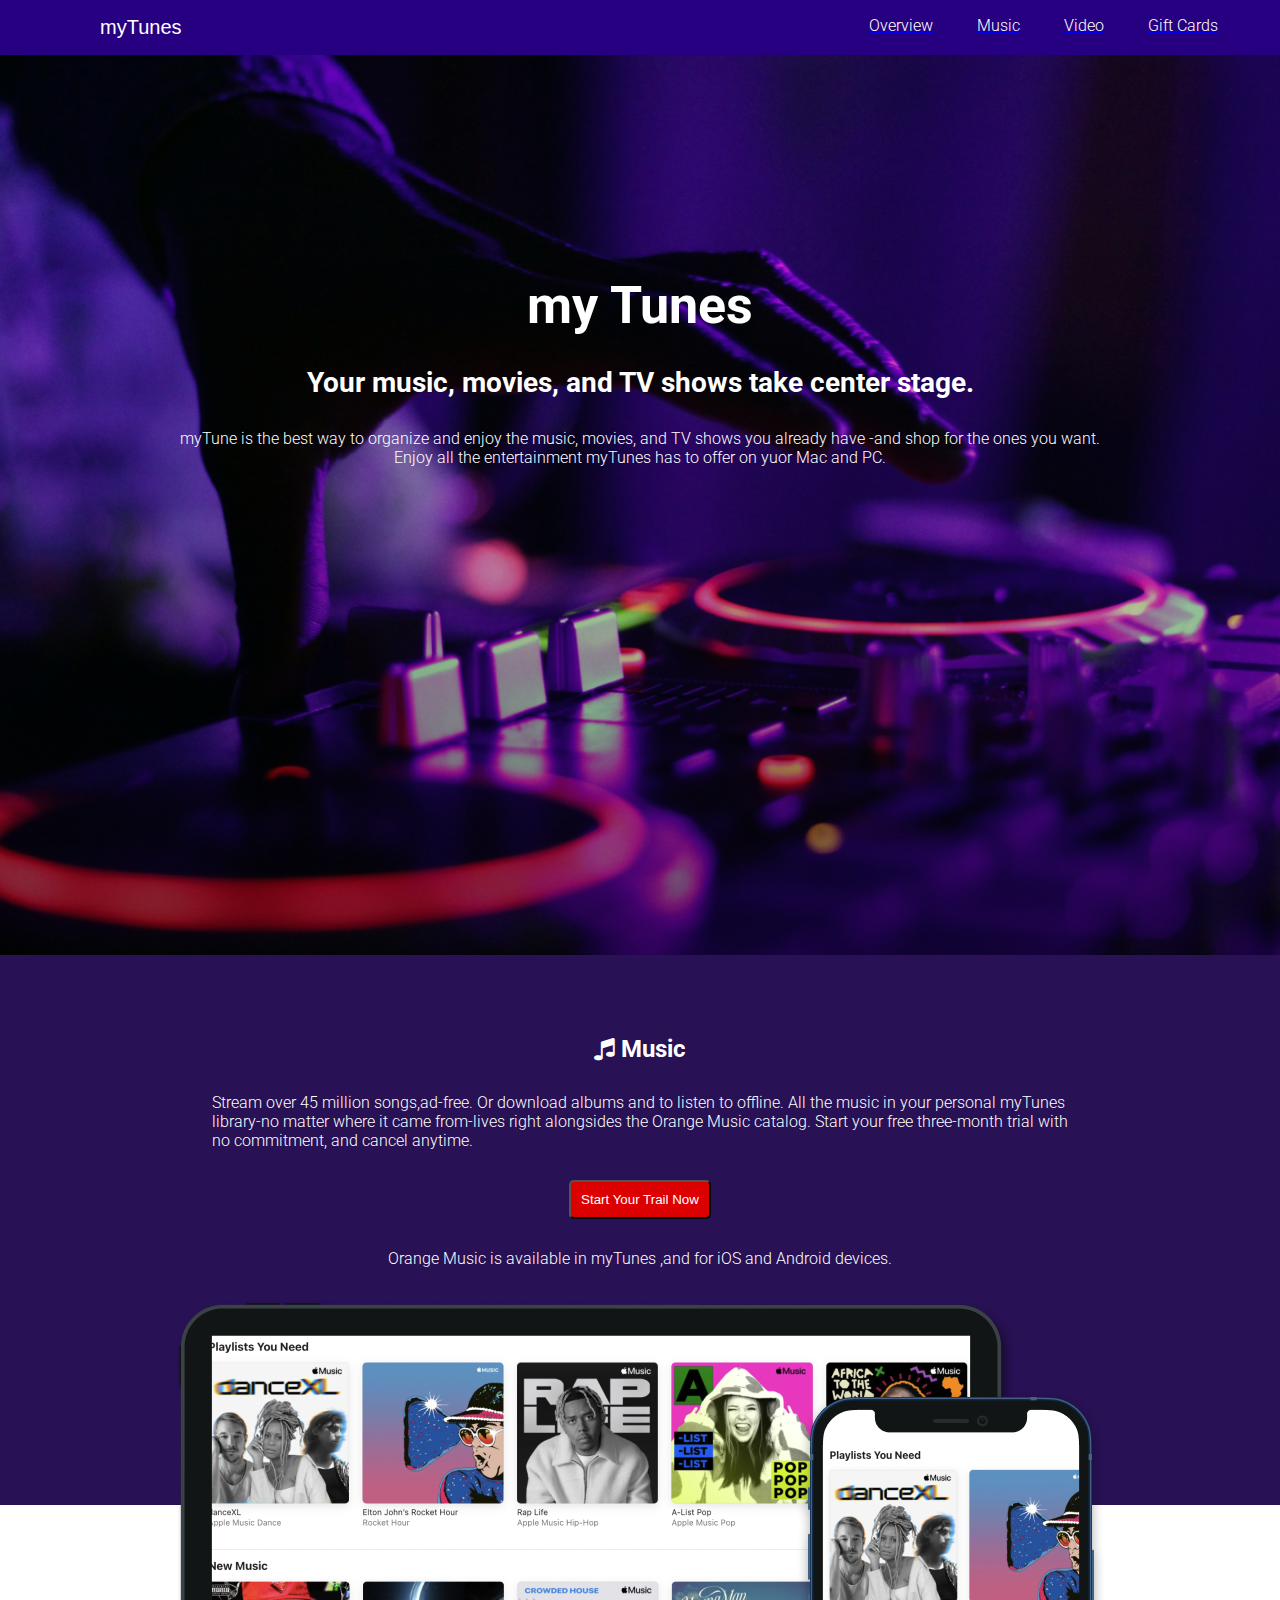
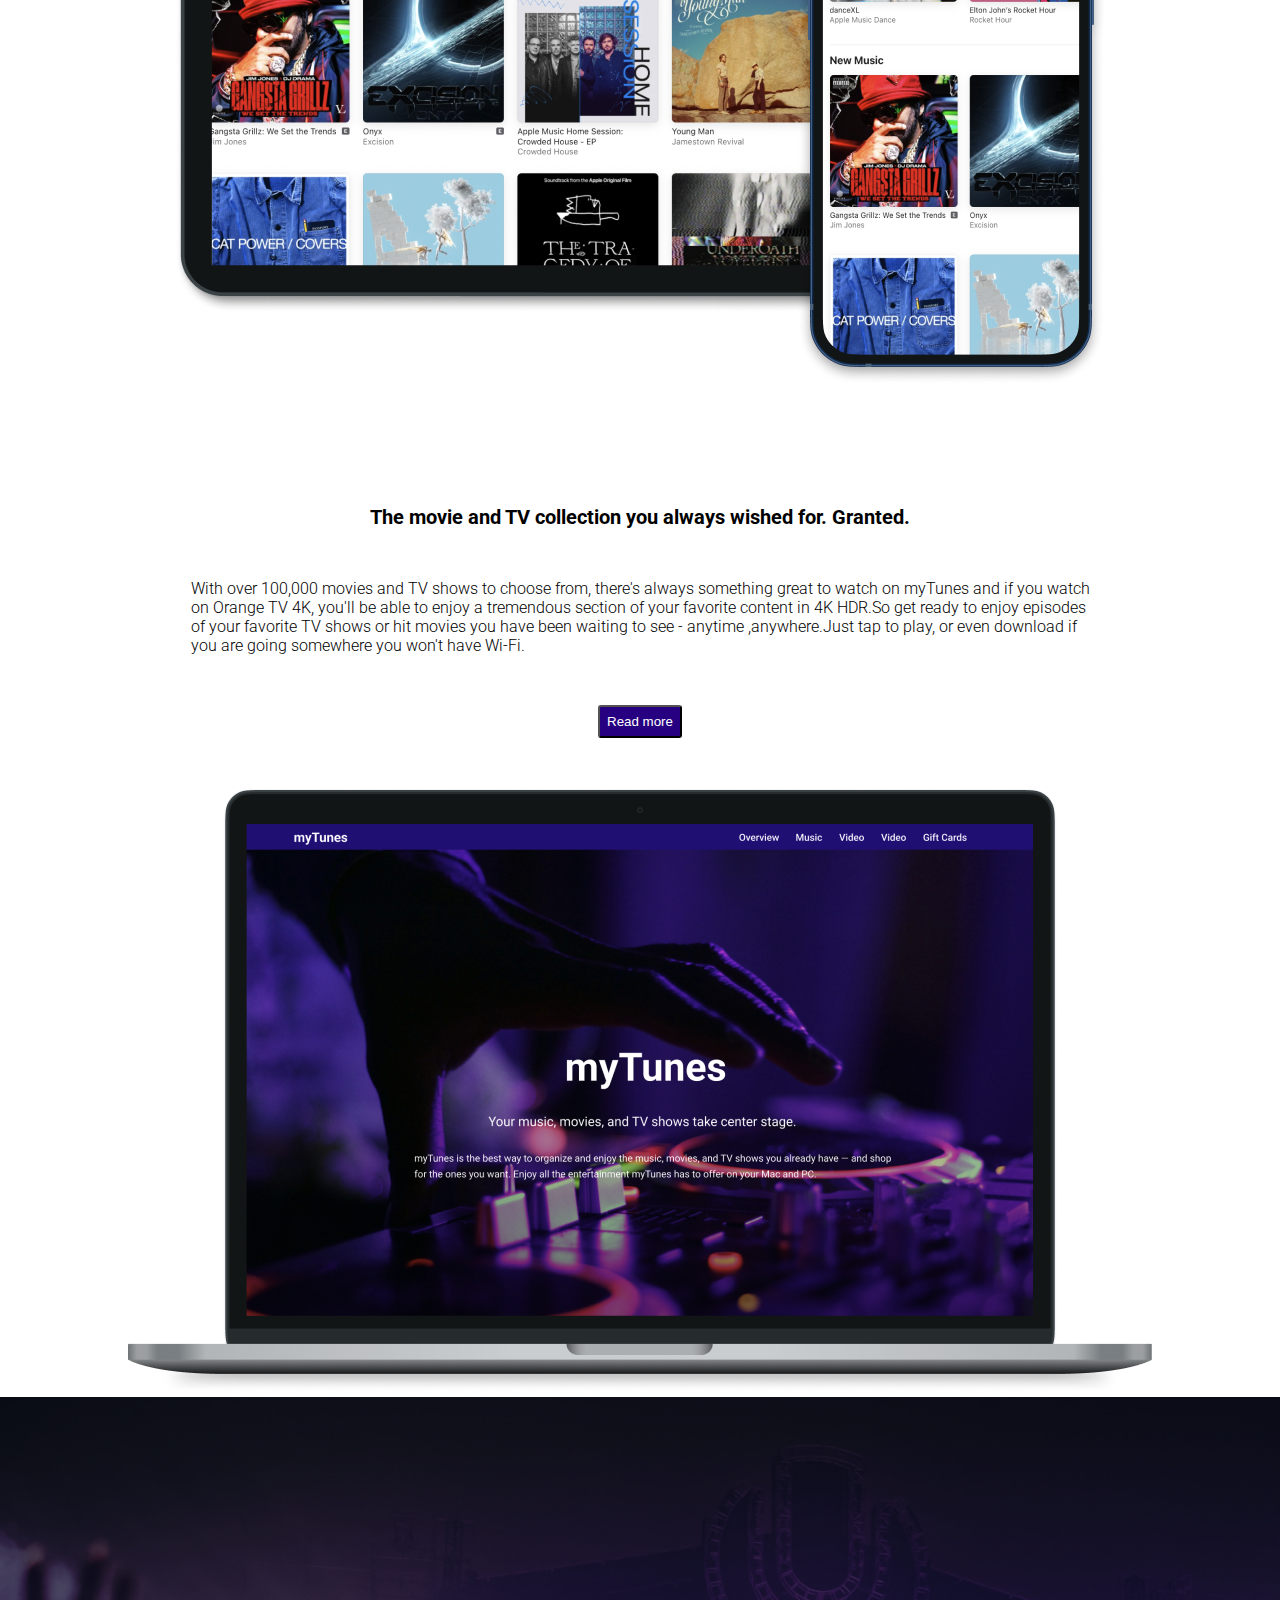
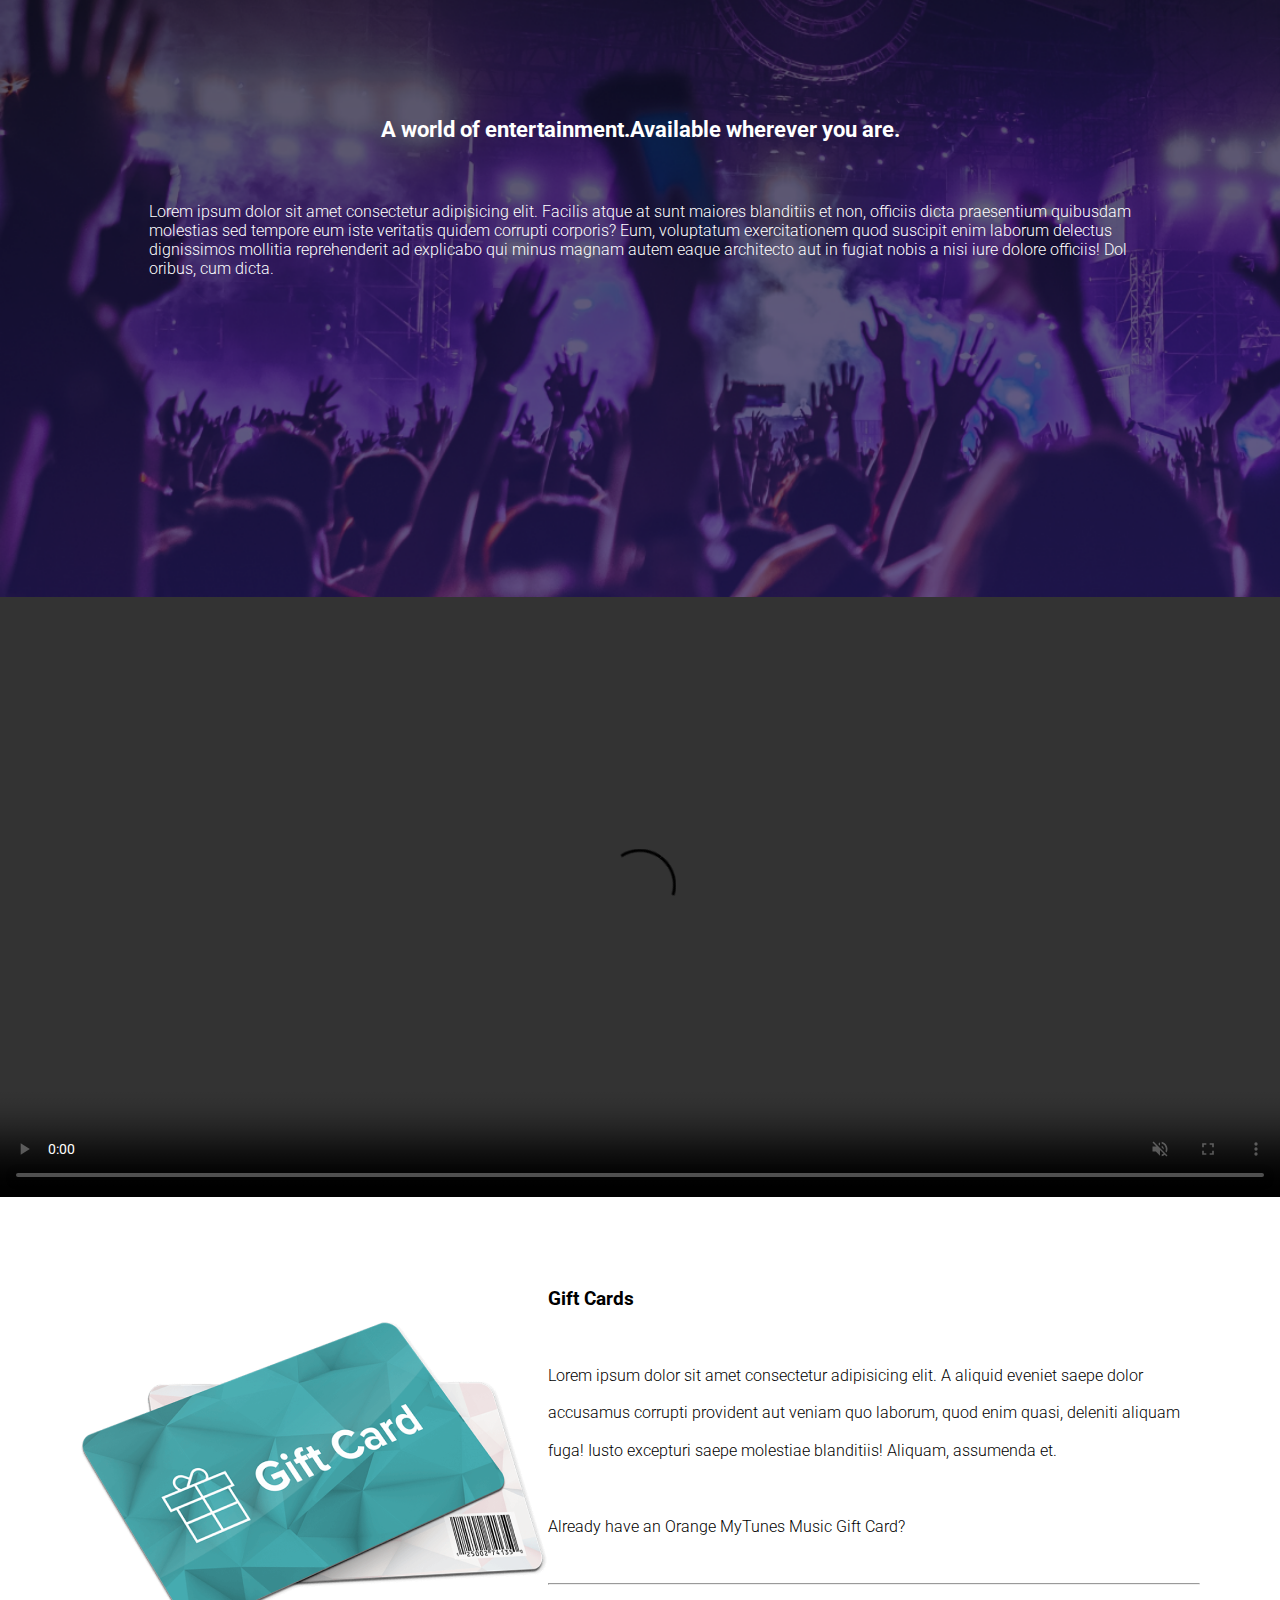
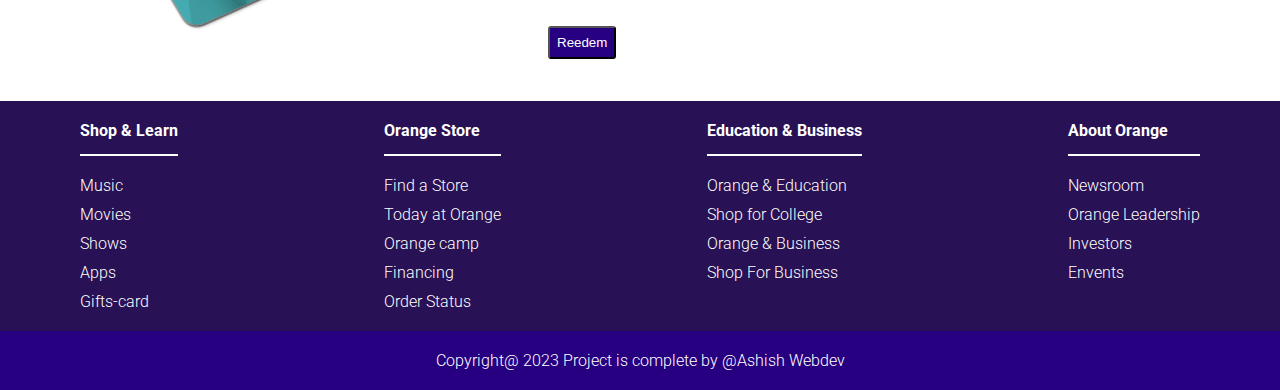
==== Music Website/index.html @ 4d597388 "Responsive Music Website Uploaded" ====
<!DOCTYPE html>
<html lang="en">
  <head>
    <meta charset="UTF-8" />
    <meta http-equiv="X-UA-Compatible" content="IE=edge" />
    <meta name="viewport" content="width=device-width, initial-scale=1.0" />
    <title>Music Website</title>
    <link rel="stylesheet" href="Style.css" />
    <link
      rel="stylesheet"
      href="https://cdnjs.cloudflare.com/ajax/libs/font-awesome/4.7.0/css/font-awesome.min.css"
    />
  </head>
  <body>
    <header>
      <nav class="container">
        <div class="logo">myTunes</div>

        <ul>
          <a href="#hero">
            <li>Overview</li>
          </a>

          <a href="#music">
            <li>Music</li>
          </a>

          <a href="#video">
            <li>Video</li>
          </a>

          <a href="#gift">
            <li>Gift Cards</li>
          </a>
        </ul>
      </nav>
    </header>

    <section class="hero-section" id="hero">
      <div class="contains">
        <h1>my Tunes</h1>
        <h3>Your music, movies, and TV shows take center stage.</h3>
        <p>
          myTune is the best way to organize and enjoy the music, movies, and TV
          shows you already have -and shop for the ones you want. <br />
          Enjoy all the entertainment myTunes has to offer on yuor Mac and PC.
        </p>
      </div>
    </section>

    <section class="music-section" id="music">
      <h2>
        <i class="fa fa-music" aria-hidden="true"></i>
        Music
      </h2>

      <p>
        Stream over 45 million songs,ad-free. Or download albums and to listen
        to offline. All the music in your personal myTunes <br />
        library-no matter where it came from-lives right alongsides the Orange
        Music catalog. Start your free three-month trial with <br />
        no commitment, and cancel anytime.
      </p>

      <button class="primary-button">Start Your Trail Now</button>

      <p>
        Orange Music is available in myTunes ,and for iOS and Android devices.
      </p>

      <div class="ipad-phone-img">
        <img src="ipad-iphone.png" alt="iphone ipad" />
      </div>
    </section>
    <section class="about-music">
      <h3>The movie and TV collection you always wished for. Granted.</h3>

      <p>
        With over 100,000 movies and TV shows to choose from, there's always
        something great to watch on myTunes and if you watch <br />
        on Orange TV 4K, you'll be able to enjoy a tremendous section of your
        favorite content in 4K HDR.So get ready to enjoy episodes <br />
        of your favorite TV shows or hit movies you have been waiting to see -
        anytime ,anywhere.Just tap to play, or even download if <br />
        you are going somewhere you won't have Wi-Fi.
      </p>

      <button class="secondary-button">Read more</button>

      <div class="mac-img">
        <img src="mac.png" alt="mac-img" />
      </div>
    </section>

    <section class="video-section">
      <div class="about-video">
        <div>
          <h3>A world of entertainment.Available wherever you are.</h3>
        </div>
        <div>
          <p>
            Lorem ipsum dolor sit amet consectetur adipisicing elit. Facilis
            atque at sunt maiores blanditiis et non, officiis dicta praesentium
            quibusdam <br />
            molestias sed tempore eum iste veritatis quidem corrupti corporis?
            Eum, voluptatum exercitationem quod suscipit enim laborum delectus
            <br />
            dignissimos mollitia reprehenderit ad explicabo qui minus magnam
            autem eaque architecto aut in fugiat nobis a nisi iure dolore
            officiis! Dol <br />
            oribus, cum dicta.
          </p>
        </div>
      </div>
    </section>

 <div class="video-music">
    <video controls id="video" muted>
      <source src="music2.mp4" type="video/mp4" />
    </video>
  </div>

    <section class="gift-section" id="gift">
      <div class="gift-container">
        <div class="gift-img">
          <img src="gift_card.png" alt="gift-photo" />
        </div>

        <div class="about-gift">
          <h3>Gift Cards</h3>
          <br />
          <p>
            Lorem ipsum dolor sit amet consectetur adipisicing elit. A aliquid
            eveniet saepe dolor accusamus corrupti provident aut veniam quo
            laborum, quod enim quasi, deleniti aliquam fuga! Iusto excepturi
            saepe molestiae blanditiis! Aliquam, assumenda et.
          </p>
          <br />

          <p>Already have an Orange MyTunes Music Gift Card?</p>
          <br />

          <hr />
          <br />
          <button class="secondary-button">Reedem</button>
        </div>
      </div>
    </section>

    <section class="footer-section">
      <div class="footer-container">
        <div class="footer-links">
          <ul class="link">
            <li><h4>Shop & Learn</h4></li>
            <li>Music</li>
            <li>Movies</li>
            <li>Shows</li>
            <li>Apps</li>
            <li>Gifts-card</li>
          </ul>

          <ul class="link">
            <li><h4>Orange Store</h4></li>
            <li>Find a Store</li>
            <li>Today at Orange</li>
            <li>Orange camp</li>
            <li>Financing</li>
            <li>Order Status</li>
          </ul>

          <ul class="link">
            <li><h4>Education & Business</h4></li>
            <li>Orange & Education</li>
            <li>Shop for College</li>
            <li>Orange & Business</li>
            <li>Shop For Business</li>
          </ul>

          <ul class="link">
            <li><h4>About Orange</h4></li>
            <li>Newsroom</li>
            <li>Orange Leadership</li>
            <li>Investors</li>
            <li>Envents</li>
          </ul>
        </div>

        <div class="Bottom-footer">
          Copyright@ 2023 Project is complete by @Ashish Webdev
        </div>
      </div>
    </section>
  </body>
</html>
---- Music Website/Style.css ----
@import url("https://fonts.googleapis.com/css2?family=Roboto:wght@300&display=swap");
:root {
  --purple500: #281154;
  --purple300: #270082;
  --purple600: #1b0058;
  --red600: #dc0000;
  --body: rgb(232, 225, 225);
}

* {
  margin: 0;
  padding: 0;
  box-sizing: border-box;
}

body {
  font-family: "Roboto", sans-serif;
  font-weight: 300;
  scroll-behavior: smooth;
}

header {
  background-color: #270082;
  position: sticky;
  top: 0;
}

.container {
  max-width: 1200px;
  margin: 0 auto;
  color: white;
  display: flex;
  justify-content: space-between;
}

ul {
  list-style: none;
  display: inline-flex;
}

header {
  background: var(--purple300);
  color: white;
}

li {
  color: white;
  padding: 16px 22px;
  /*padding: 16px;*/
}
.logo {
  padding: 16px 60px;
  font-family: sans-serif;
  font-size: 20px;
}
nav ul li:hover {
  background-color: red;
  color: white;
  transition: 0.4s ease-in;
}
nav ul li {
  border-bottom: 2px solid transparent;
}

.hero-section {
  background-image: url(first\ image.png);
  height: 100vh;
  color: white;
  background-repeat: no-repeat;
  background-size: cover;
  text-align: center;
}

.hero-section .contains {
  display: flex;
  flex-direction: column;
  gap: 30px;
  padding-top: 220px;
}

.hero-section .contains h1 {
  font-size: 52px;
}
.hero-section .contains h3 {
  font-size: 28px;
}

.music-section {
  padding-top: 80px;
  background-color: var(--purple500);
  display: flex;
  flex-direction: column;
  align-items: center;
  gap: 30px;
  color: white;
  max-height: 550px;
}
.ipad-iphone-img {
  position: relative;
  top: 400px;
  
}

.primary-button {
  border-radius: 5px;
  padding: 10px;
  background-color: var(--red600);
  color: white;
}
.primary-button:hover {
  transition: 0.4s ease-in-out;
  background-color: white;
  color: black;
}

.about-music {
  padding-top: 600px;
  display: flex;
  flex-direction: column;
  align-items: center;
  gap: 50px;
}
.about-music h3 {
  font-size: 20px;
  font-weight: 700;
}

.secondary-button {
  border-radius: 3px;
  padding: 7px;
  background-color: var(--purple300);
  color: white;
}
.video-music video
{
  background-color: #4d2f93;
  margin-top: 0px;
  margin-bottom: 20px;
  width:100%;
  height:600px;
}
.video-section {
  background-image: url(video.png);
  min-height: 800px;
  display: grid;
  place-items: center;
  color: white;
  background-repeat: no-repeat;
  background-position: relative;
  background-size: cover;
}

.about-video {
  display: flex;
  flex-direction: column;
  align-items: center;
  gap: 60px;
}

.about-video h3 {
  font-size: 22px;
  font-weight: bold;
}

.about-video h4 {
  padding-left: 110px;
  padding-right: 90px;
  font-size: 16px;
}

.gift-container {
  display: flex;
  justify-content: space-between;
  padding-left: 80px;
  padding-right: 80px;
}

.gift-img {
  padding-top: 100px;
  /*padding-left: 35px;
    padding-right: 35px;*/
}

.about-gift {
  padding-top: 60px;
  line-height: 1cm;
  padding-bottom: 40px;
}

.link{
  display: block;
}
.link li{
    color: #000;
    padding: 5px 80px;
    gap:5px;
    color: white;
    
}
.footer-container
{
  background-color: var(--purple500);
  gap:4px;
 
}
.footer-links
{
  display: flex;
  justify-content: space-between;
  padding-top: 15px;
  padding-bottom: 15px;
}

.footer-container h4
{
  padding-bottom: 14px;
  border-bottom: 2px solid white;
  margin-bottom: 10px;
}
.Bottom-footer
{
  background-color: var(--purple300);
  padding: 20px;
  text-align: center;
  color: white;
}

@media screen and (max-width:1024px)
{
  .link li{
    padding: 5px 60px;
    gap:5px;  
}

.video-music video
{
  margin-top: 0px;
  width:1024px;
  height:600px;
}

}

@media screen and (max-width:768px)
{
  .ipad-phone-img img{
    position: relative;
    top:90px;
    width:700px;
    z-index: 30;
  }
  .mac-img img
  {
   width:700px;
  }
  .gift-section
  {
    width:700px;
  }
  .music-section {
    padding-top: 80px;
    padding-left: 20px;
    gap: 20px;
  }
  
  .link li{
    padding: 5px 20px;
    gap:5px;  
}
.about-gift {
  padding-right: 0px;
  line-height: 0.5cm;
  padding-right: 4px;
}
.gift-container {
  display: flex;
  gap:40px;

 
}
.gift-img img
{
  width:300px;
}
.video-section {
  padding: 0 40px;
  min-height: 700px;
}
.ipad-iphone-img {
  top: 50px;
  z-index: 550;
}
.about-music {
  padding-top: 500px;
  padding-left: 30px;
  padding-right:30px;
  gap: 30px;
}

.video-music video
{
  margin-top: 0px;
  width:768px;
  height:600px;
}

}

@media screen and (max-width:520px)
{
.video-music video
{
  margin-top: 0px;
  width:425px;
  height:600px;
}

.gift-container {
  display: flex;
 padding: 0;
}

.mac-img img
  {
   width:425px;
  }
  .ipad-phone-img img{

    width:425px;
    
  }
  li {
    color: white;
    padding: 4px 3px;
    /*padding: 16px;*/
  }
  .gift-section
  {
    width:425px;
  }
  .gift-container {
    display: block;
  }
  .about-gift {
    padding-left: 7px;
  }
  .hero-section .contains p 
  {
    font-size: small;
  }
  .hero-section .contains h3 {
    font-size: 20px;
  }

}
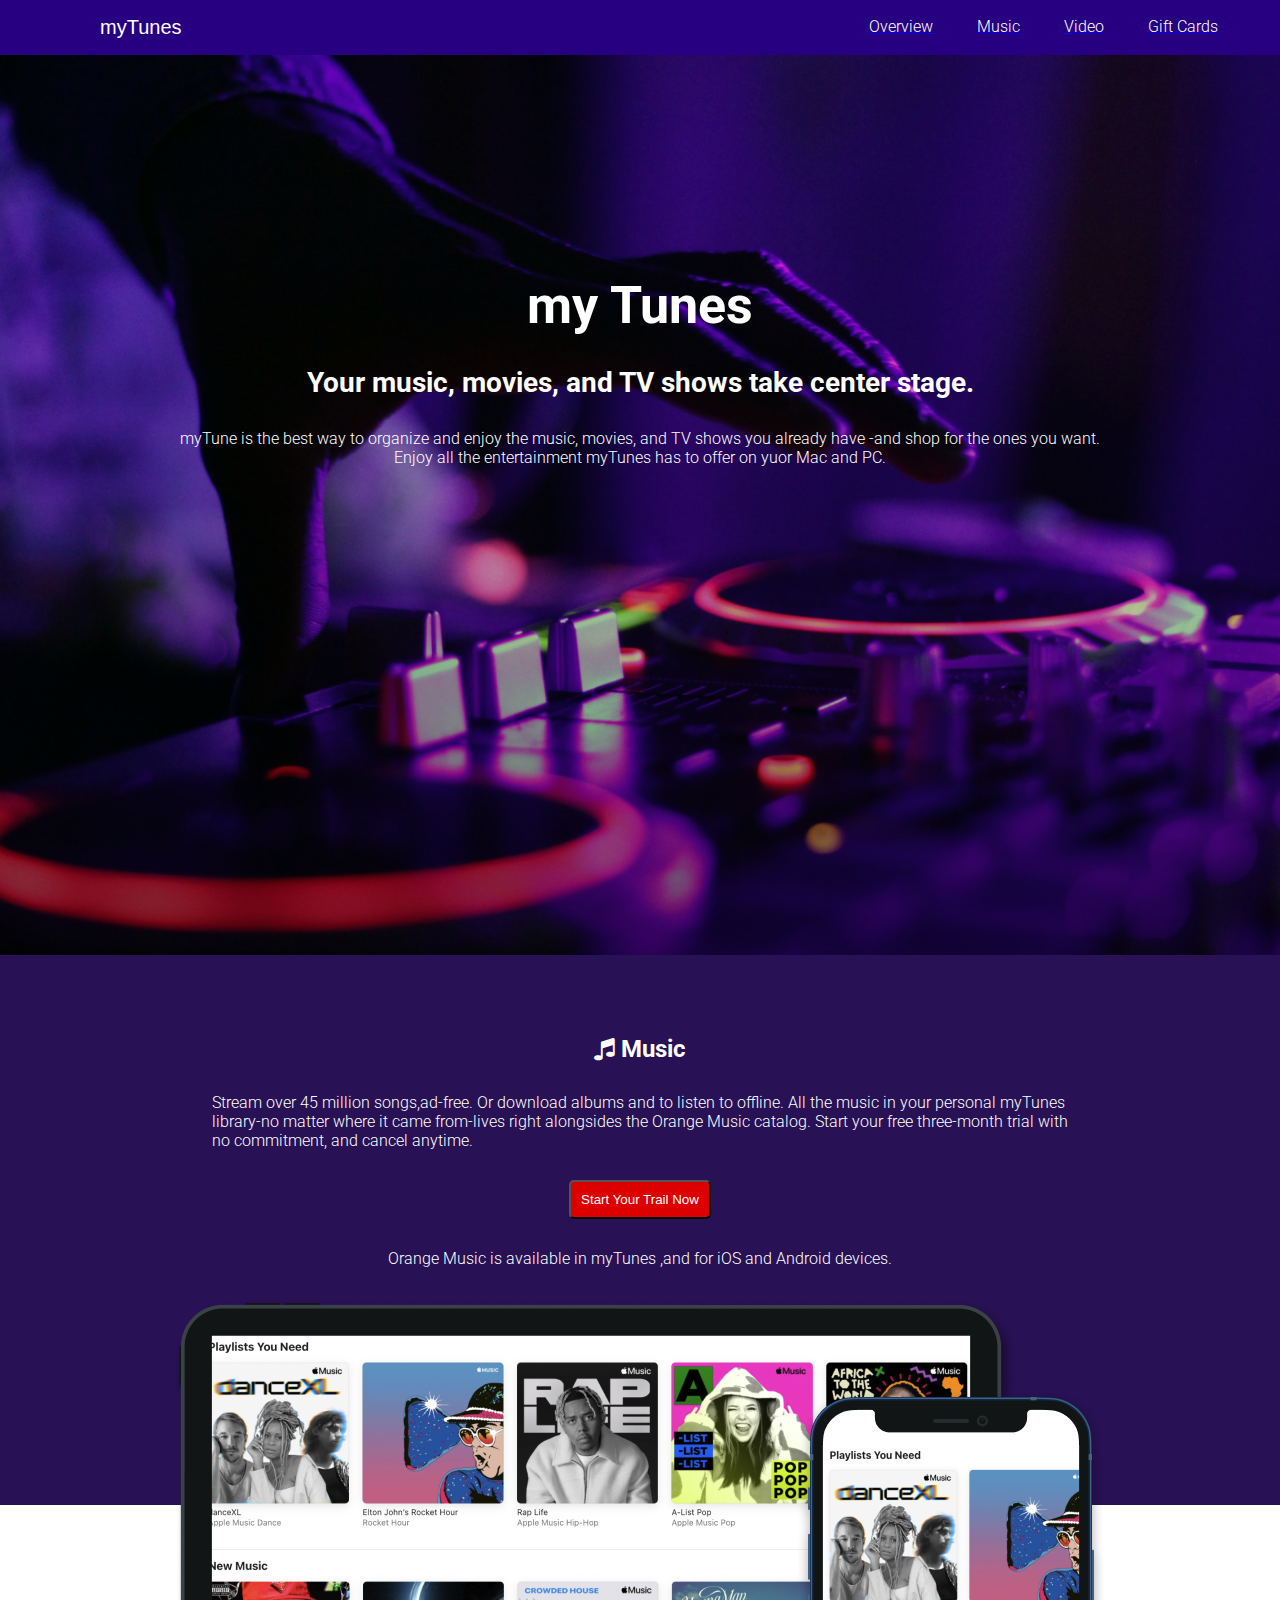
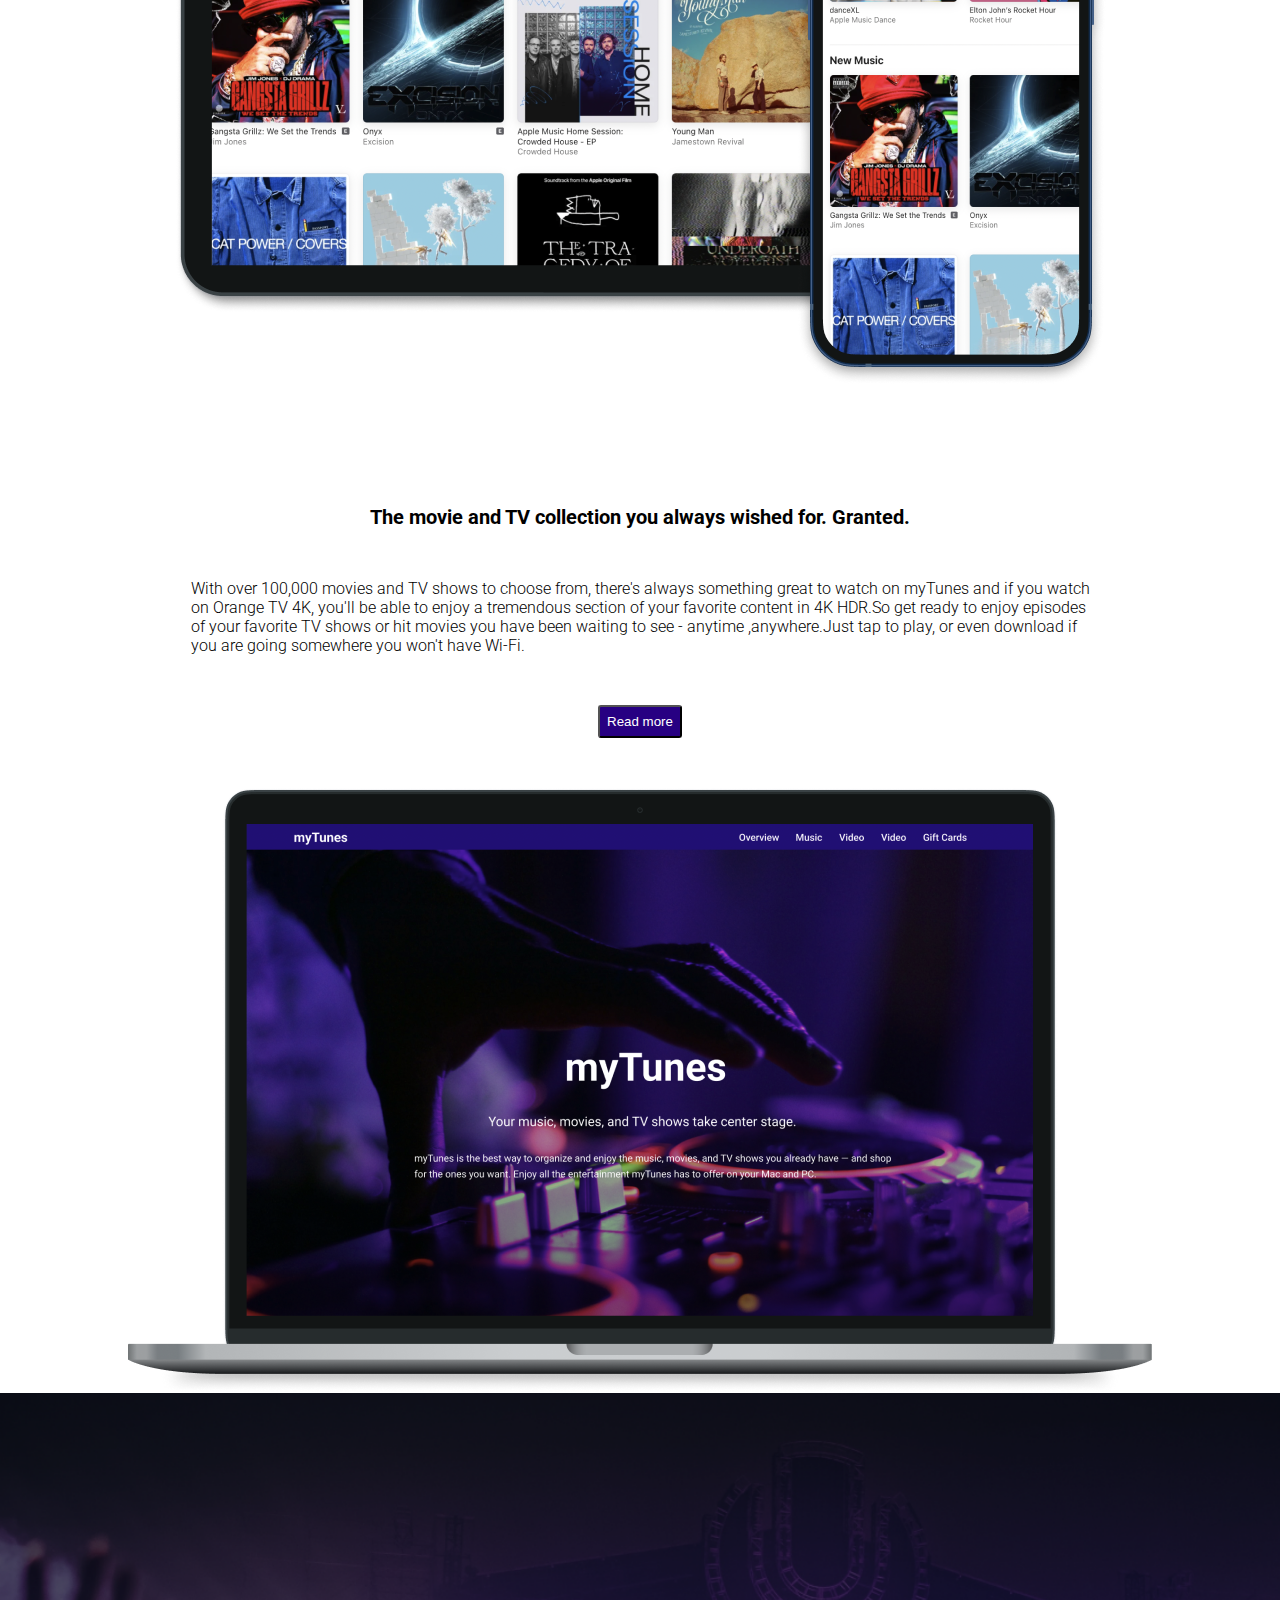
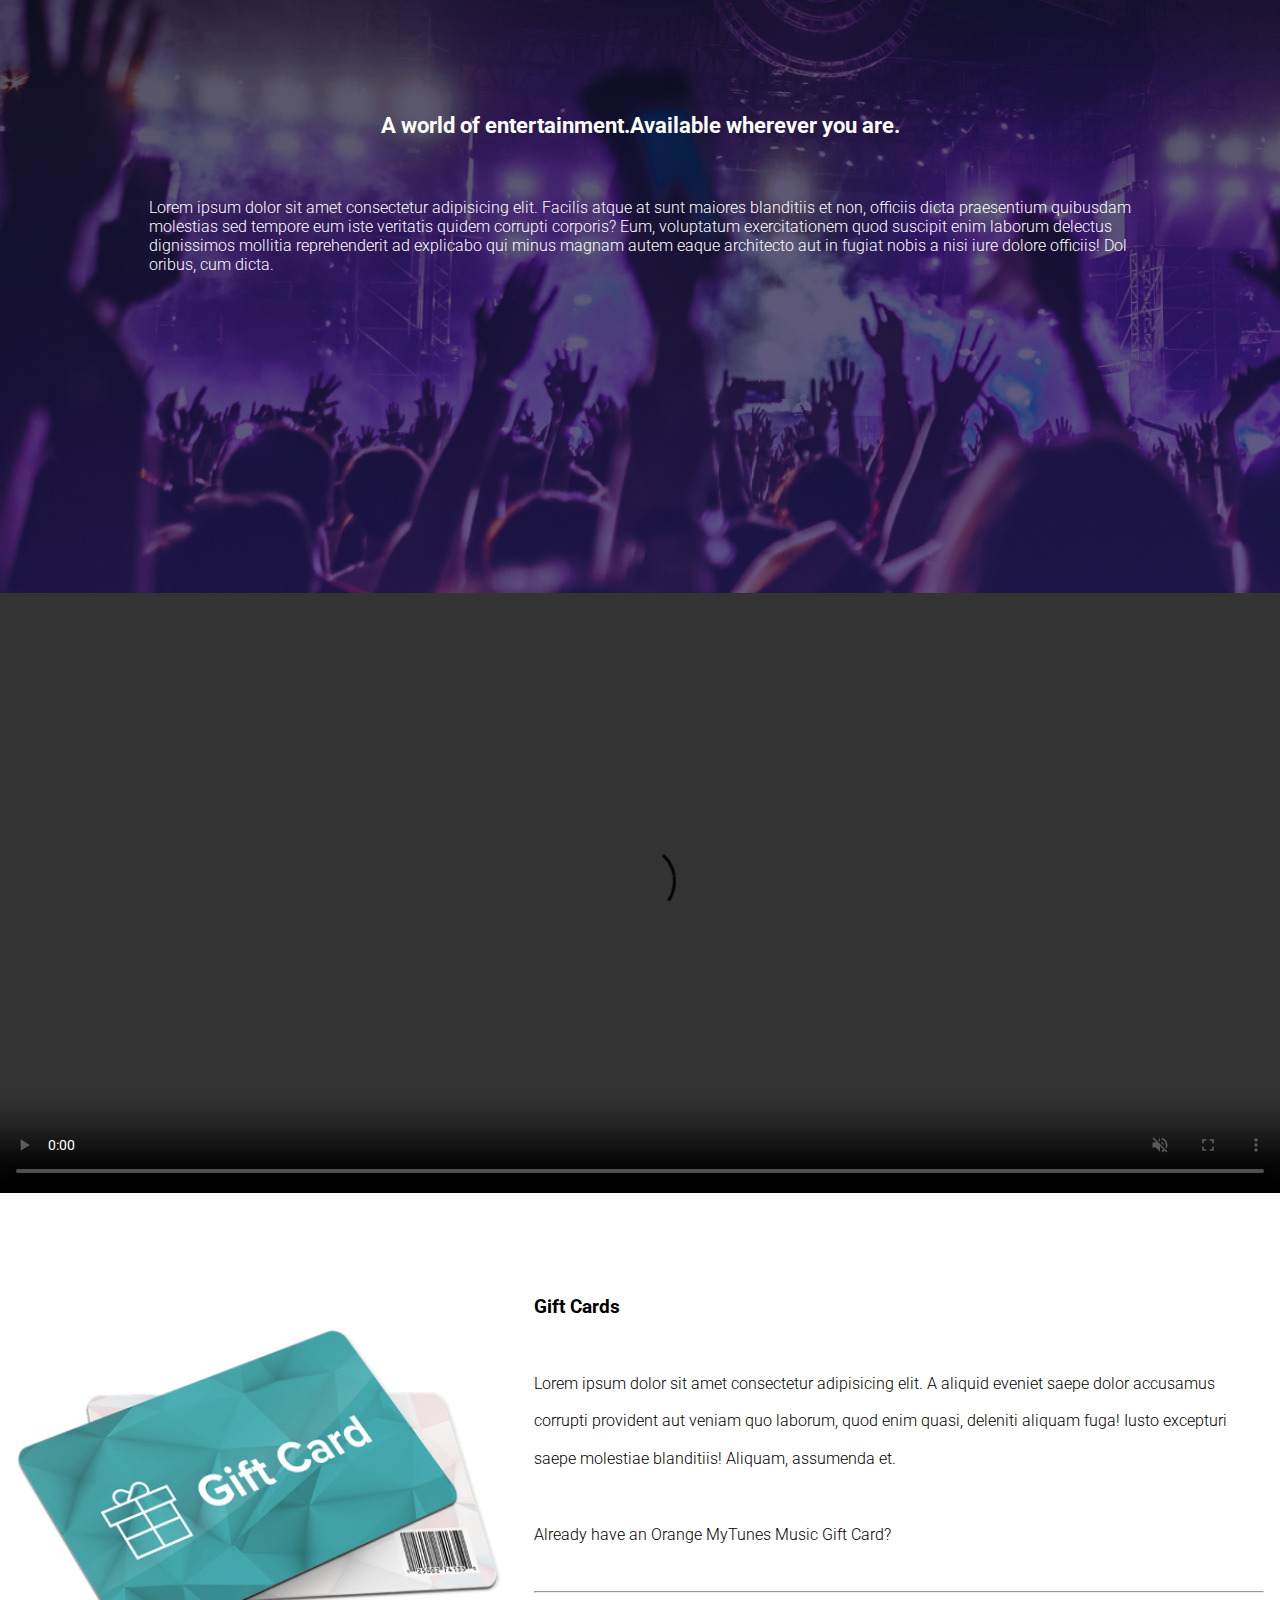
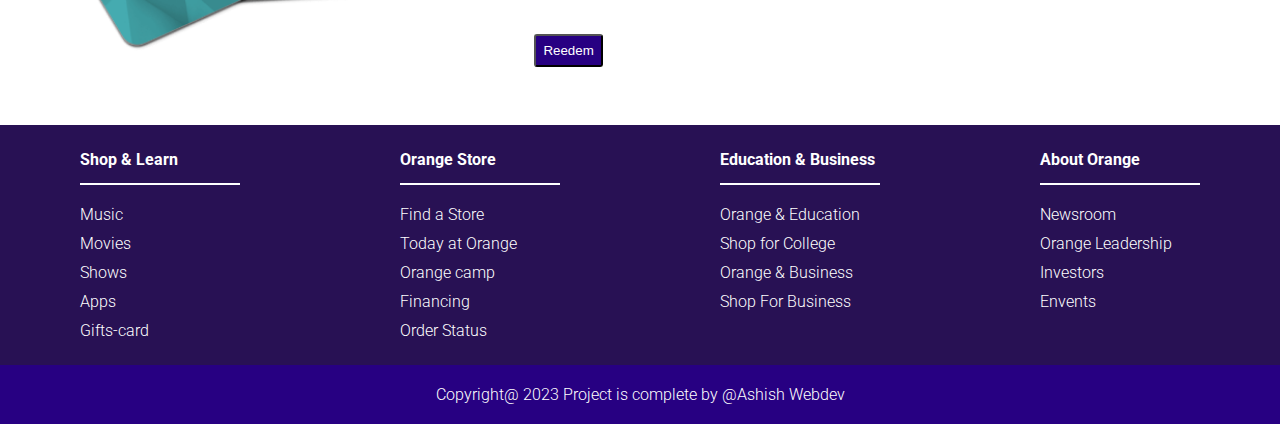
==== commit 1471206c: "added responsiveness" ====
--- a/Music Website/index.html
+++ b/Music Website/index.html
@@ -114,11 +114,11 @@
       </div>
     </section>
 
- <div class="video-music">
-    <video controls id="video" muted>
-      <source src="music2.mp4" type="video/mp4" />
-    </video>
-  </div>
+    <div class="video-music">
+      <video controls id="video" muted>
+        <source src="music2.mp4" type="video/mp4" />
+      </video>
+    </div>
 
     <section class="gift-section" id="gift">
       <div class="gift-container">
--- a/Music Website/Style.css
+++ b/Music Website/Style.css
@@ -13,6 +13,12 @@
   box-sizing: border-box;
 }
 
+img,
+video {
+  display: block;
+  width: 100%;
+}
+
 body {
   font-family: "Roboto", sans-serif;
   font-weight: 300;
@@ -23,14 +29,19 @@
   background-color: #270082;
   position: sticky;
   top: 0;
+  z-index: 999;
 }
 
 .container {
   max-width: 1200px;
   margin: 0 auto;
   color: white;
+}
+
+nav.container {
   display: flex;
   justify-content: space-between;
+  align-items: center;
 }
 
 ul {
@@ -98,7 +109,6 @@
 .ipad-iphone-img {
   position: relative;
   top: 400px;
-  
 }
 
 .primary-button {
@@ -131,13 +141,12 @@
   background-color: var(--purple300);
   color: white;
 }
-.video-music video
-{
+.video-music video {
   background-color: #4d2f93;
   margin-top: 0px;
   margin-bottom: 20px;
-  width:100%;
-  height:600px;
+  width: 100%;
+  height: 600px;
 }
 .video-section {
   background-image: url(video.png);
@@ -171,186 +180,141 @@
 .gift-container {
   display: flex;
   justify-content: space-between;
-  padding-left: 80px;
-  padding-right: 80px;
+  padding: 16px;
+  gap: 32px;
 }
 
 .gift-img {
   padding-top: 100px;
   /*padding-left: 35px;
     padding-right: 35px;*/
+  flex: 0.4;
 }
 
 .about-gift {
+  flex: 0.6;
   padding-top: 60px;
   line-height: 1cm;
   padding-bottom: 40px;
 }
 
-.link{
+.link {
   display: block;
 }
-.link li{
-    color: #000;
-    padding: 5px 80px;
-    gap:5px;
-    color: white;
-    
-}
-.footer-container
-{
+.link li {
+  color: #000;
+  padding: 5px 80px;
+  gap: 5px;
+  color: white;
+}
+.footer-container {
   background-color: var(--purple500);
-  gap:4px;
- 
-}
-.footer-links
-{
-  display: flex;
-  justify-content: space-between;
-  padding-top: 15px;
-  padding-bottom: 15px;
-}
-
-.footer-container h4
-{
+  gap: 4px;
+}
+.footer-links {
+  padding: 20px 0;
+  display: grid;
+  grid-template-columns: repeat(4, 1fr);
+}
+
+.footer-container h4 {
   padding-bottom: 14px;
   border-bottom: 2px solid white;
   margin-bottom: 10px;
 }
-.Bottom-footer
-{
+.Bottom-footer {
   background-color: var(--purple300);
   padding: 20px;
   text-align: center;
   color: white;
 }
 
-@media screen and (max-width:1024px)
-{
-  .link li{
+@media screen and (max-width: 1024px) {
+  .link li {
     padding: 5px 60px;
-    gap:5px;  
-}
-
-.video-music video
-{
-  margin-top: 0px;
-  width:1024px;
-  height:600px;
-}
-
-}
-
-@media screen and (max-width:768px)
-{
-  .ipad-phone-img img{
-    position: relative;
-    top:90px;
-    width:700px;
-    z-index: 30;
-  }
-  .mac-img img
-  {
-   width:700px;
-  }
-  .gift-section
-  {
-    width:700px;
-  }
+    gap: 5px;
+  }
+}
+
+@media screen and (max-width: 768px) {
   .music-section {
     padding-top: 80px;
     padding-left: 20px;
     gap: 20px;
   }
-  
-  .link li{
+
+  .link li {
     padding: 5px 20px;
-    gap:5px;  
-}
-.about-gift {
-  padding-right: 0px;
-  line-height: 0.5cm;
-  padding-right: 4px;
-}
-.gift-container {
-  display: flex;
-  gap:40px;
-
- 
-}
-.gift-img img
-{
-  width:300px;
-}
-.video-section {
-  padding: 0 40px;
-  min-height: 700px;
-}
-.ipad-iphone-img {
-  top: 50px;
-  z-index: 550;
-}
-.about-music {
-  padding-top: 500px;
-  padding-left: 30px;
-  padding-right:30px;
-  gap: 30px;
-}
-
-.video-music video
-{
-  margin-top: 0px;
-  width:768px;
-  height:600px;
-}
-
-}
-
-@media screen and (max-width:520px)
-{
-.video-music video
-{
-  margin-top: 0px;
-  width:425px;
-  height:600px;
-}
-
-.gift-container {
-  display: flex;
- padding: 0;
-}
-
-.mac-img img
-  {
-   width:425px;
-  }
-  .ipad-phone-img img{
-
-    width:425px;
-    
-  }
+    gap: 5px;
+  }
+  .about-gift {
+    padding-right: 0px;
+    line-height: 0.5cm;
+    padding-right: 4px;
+  }
+  .gift-container {
+    display: flex;
+    gap: 40px;
+  }
+  .gift-img img {
+    width: 300px;
+  }
+  .video-section {
+    padding: 0 40px;
+    min-height: 700px;
+  }
+  .ipad-iphone-img {
+    top: 50px;
+    z-index: 100;
+  }
+  .about-music {
+    padding-top: 500px;
+    padding-left: 30px;
+    padding-right: 30px;
+    gap: 30px;
+  }
+}
+
+@media screen and (max-width: 520px) {
   li {
     color: white;
     padding: 4px 3px;
     /*padding: 16px;*/
   }
-  .gift-section
-  {
-    width:425px;
-  }
+
   .gift-container {
     display: block;
   }
+  .gift-container img {
+    margin: 0 auto;
+  }
   .about-gift {
     padding-left: 7px;
   }
-  .hero-section .contains p 
-  {
+  .hero-section .contains p {
     font-size: small;
   }
   .hero-section .contains h3 {
     font-size: 20px;
   }
-
-}
-
+  .footer-links {
+    grid-template-columns: repeat(2, 1fr);
+  }
+}
+
+@media screen and (max-width: 420px) {
+  .about-gift {
+    padding-left: 7px;
+  }
+  nav.container {
+    display: block;
+  }
+  nav.container .logo {
+    text-align: center;
+  }
+  nav.container ul {
+    display: flex;
+    justify-content: center;
+    padding: 10px 0;
+  }
+}
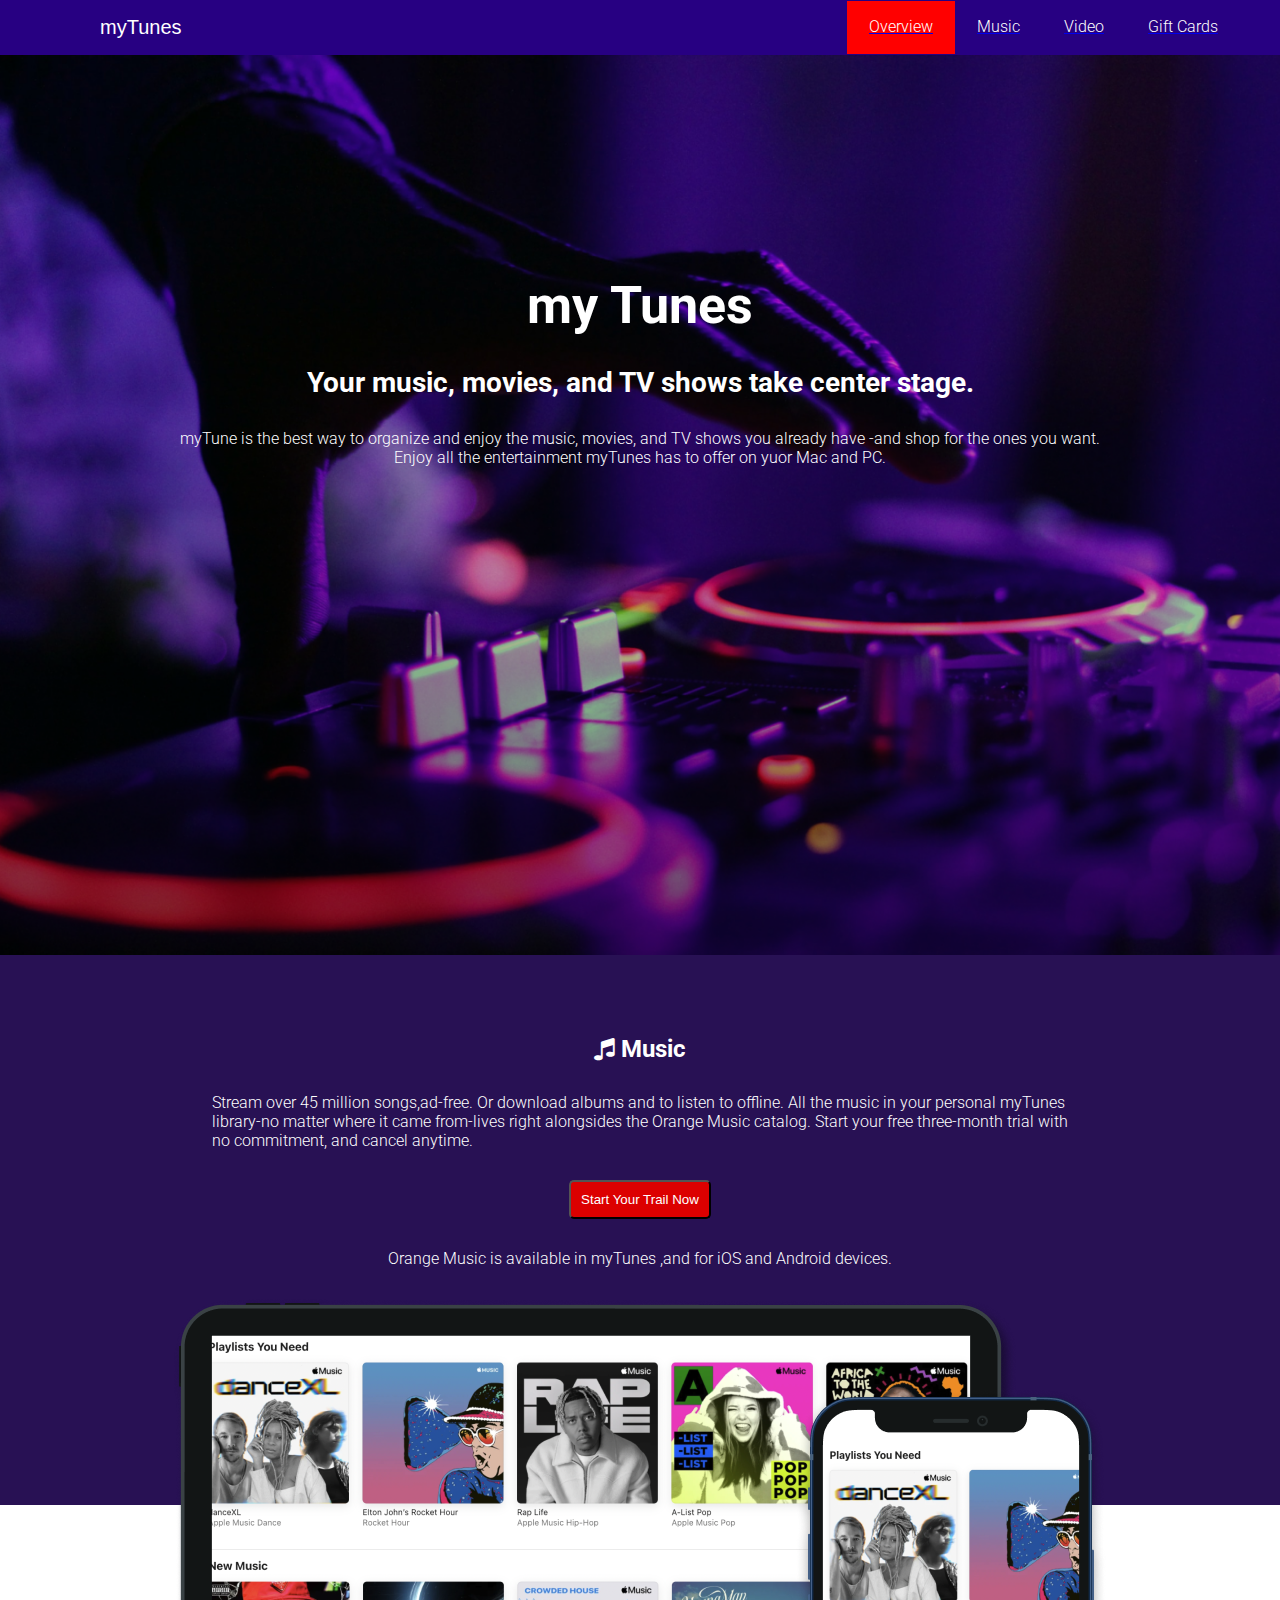
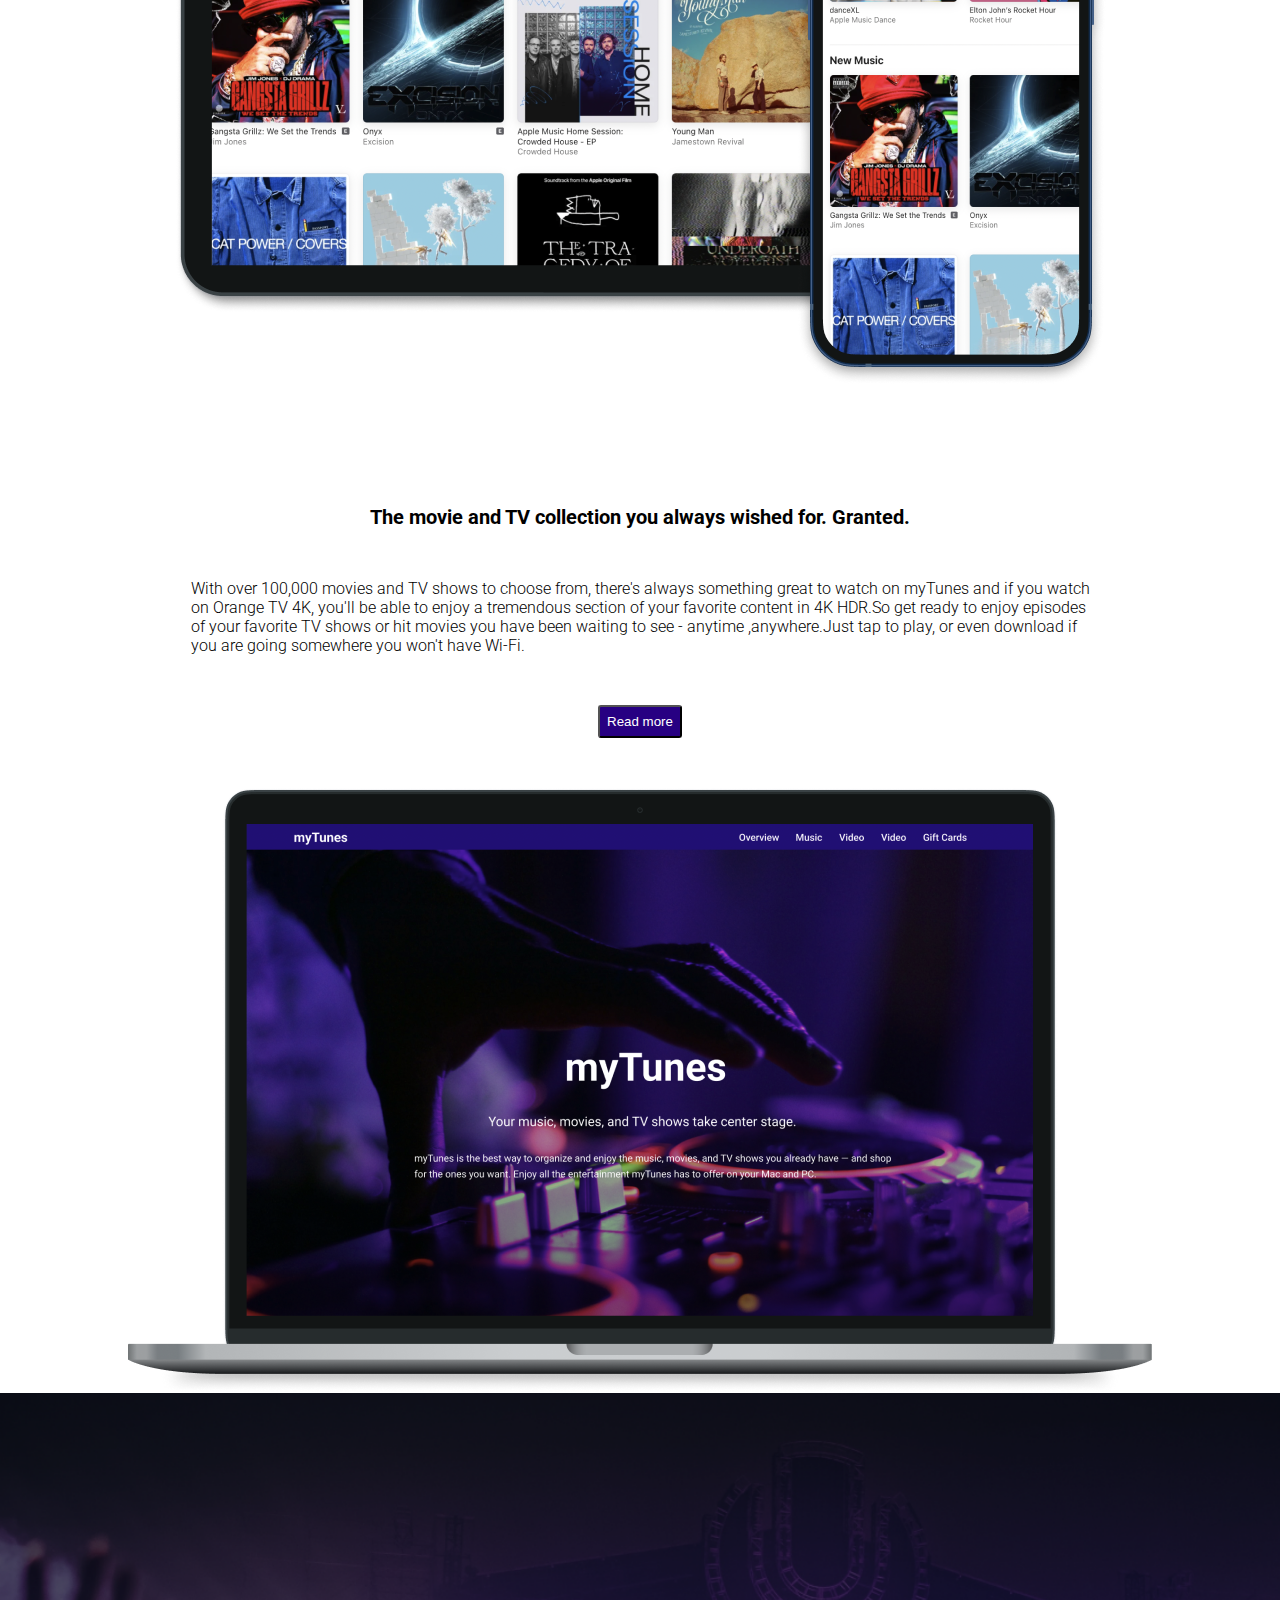
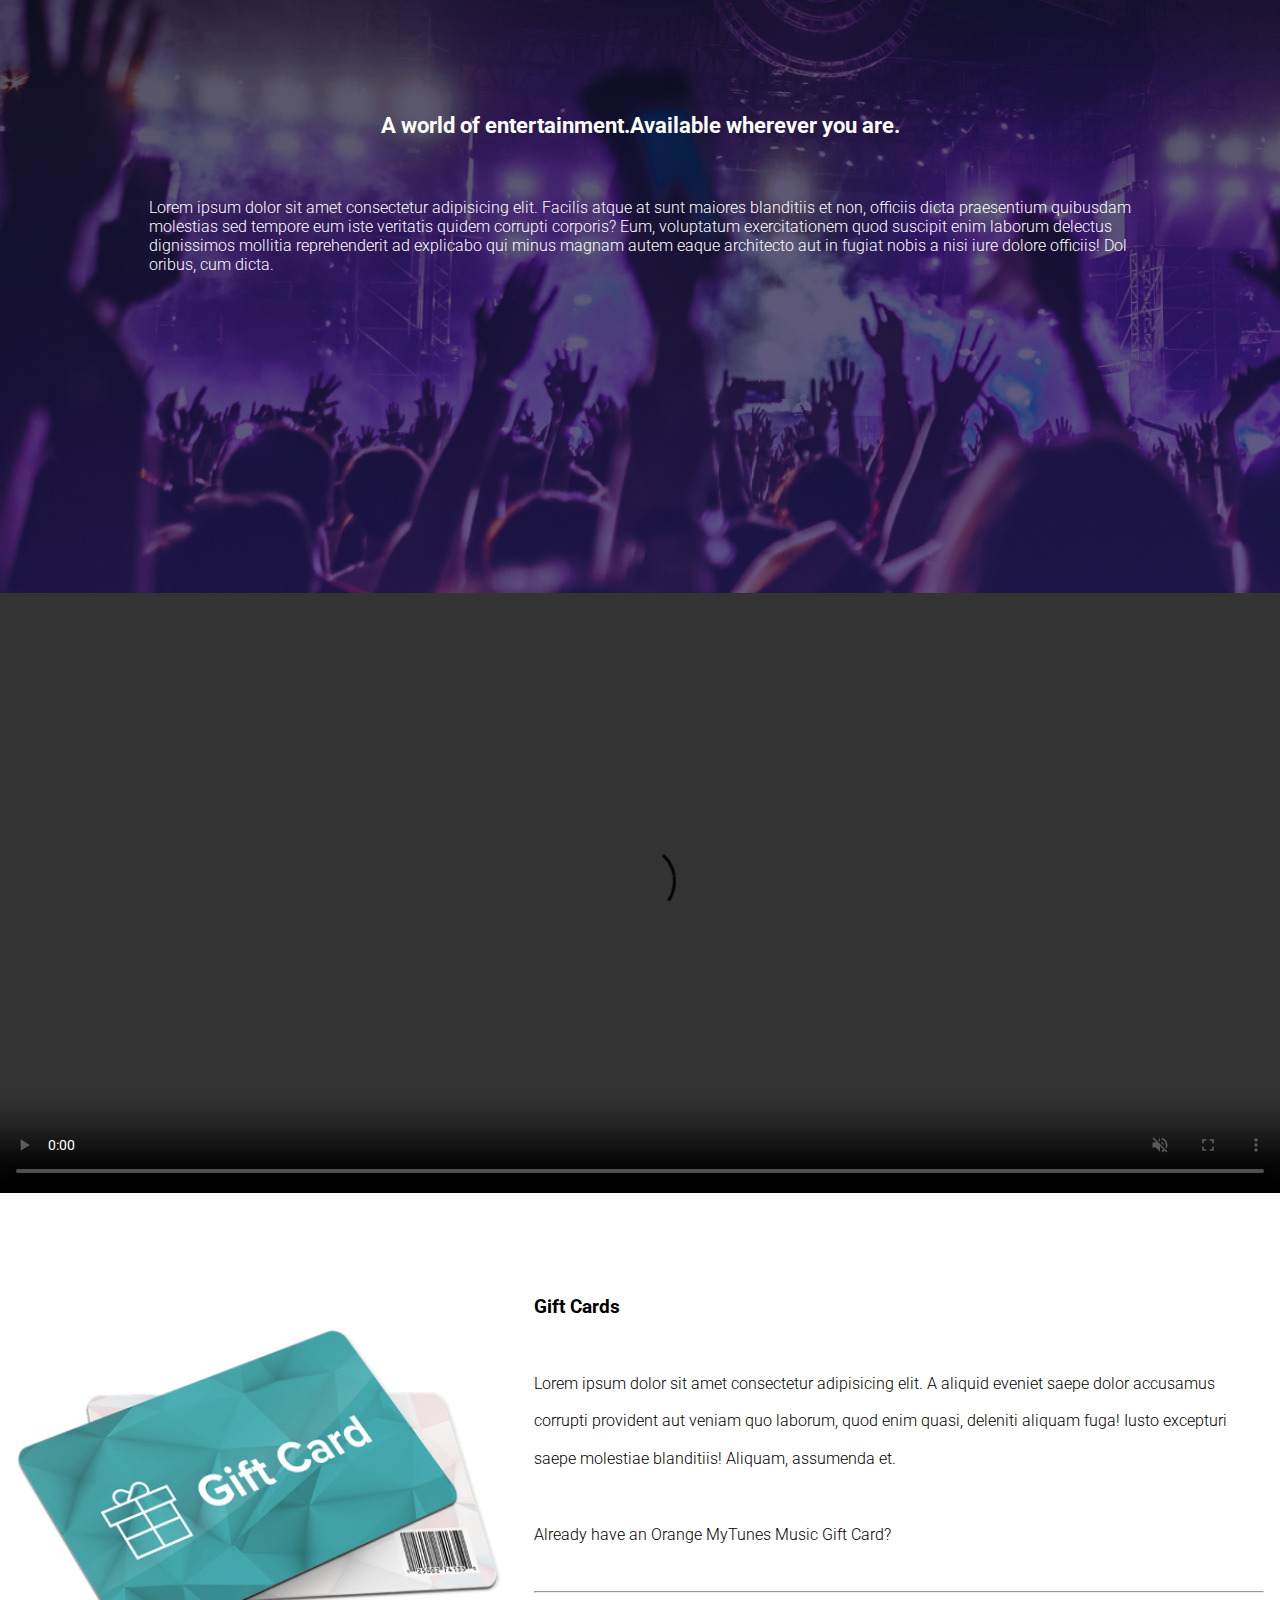
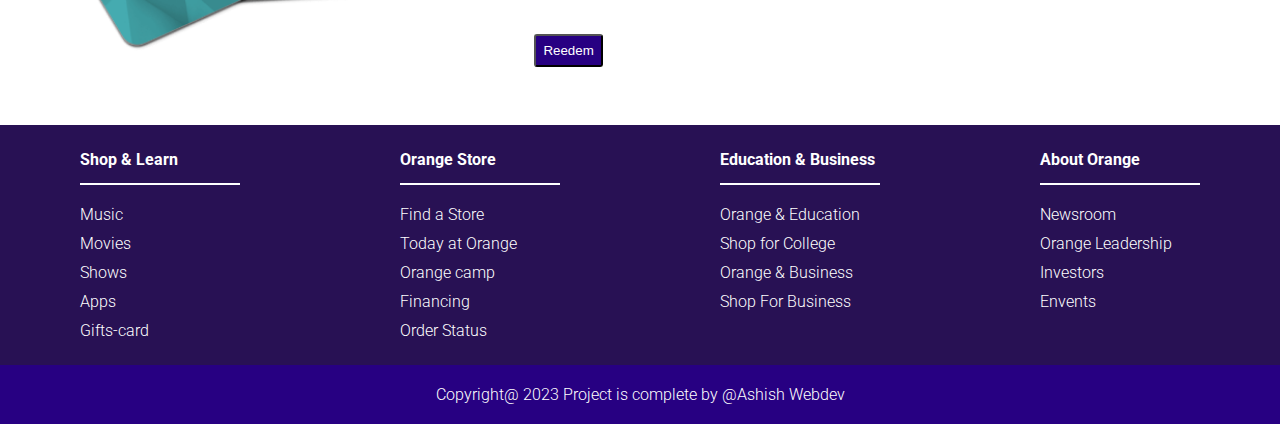
==== commit 1c24310f: "Music Website" ====
--- a/Music Website/index.html
+++ b/Music Website/index.html
@@ -18,7 +18,7 @@
 
         <ul>
           <a href="#hero">
-            <li>Overview</li>
+            <li class="active">Overview</li>
           </a>
 
           <a href="#music">
--- a/Music Website/Style.css
+++ b/Music Website/Style.css
@@ -42,6 +42,7 @@
   display: flex;
   justify-content: space-between;
   align-items: center;
+
 }
 
 ul {
@@ -57,18 +58,25 @@
 li {
   color: white;
   padding: 16px 22px;
+  text-decoration: none;
   /*padding: 16px;*/
 }
 .logo {
   padding: 16px 60px;
   font-family: sans-serif;
   font-size: 20px;
+  
 }
 nav ul li:hover {
   background-color: red;
   color: white;
   transition: 0.4s ease-in;
 }
+.active
+{
+  background-color: red;
+}
+
 nav ul li {
   border-bottom: 2px solid transparent;
 }
@@ -317,4 +325,17 @@
     justify-content: center;
     padding: 10px 0;
   }
-}
+  .about-music {
+    padding-top: 180px;
+    
+  }
+  .gift-img {
+    padding-top:90px;
+    
+  }
+  li a
+  {
+    text-decoration: none;
+  }
+
+}
